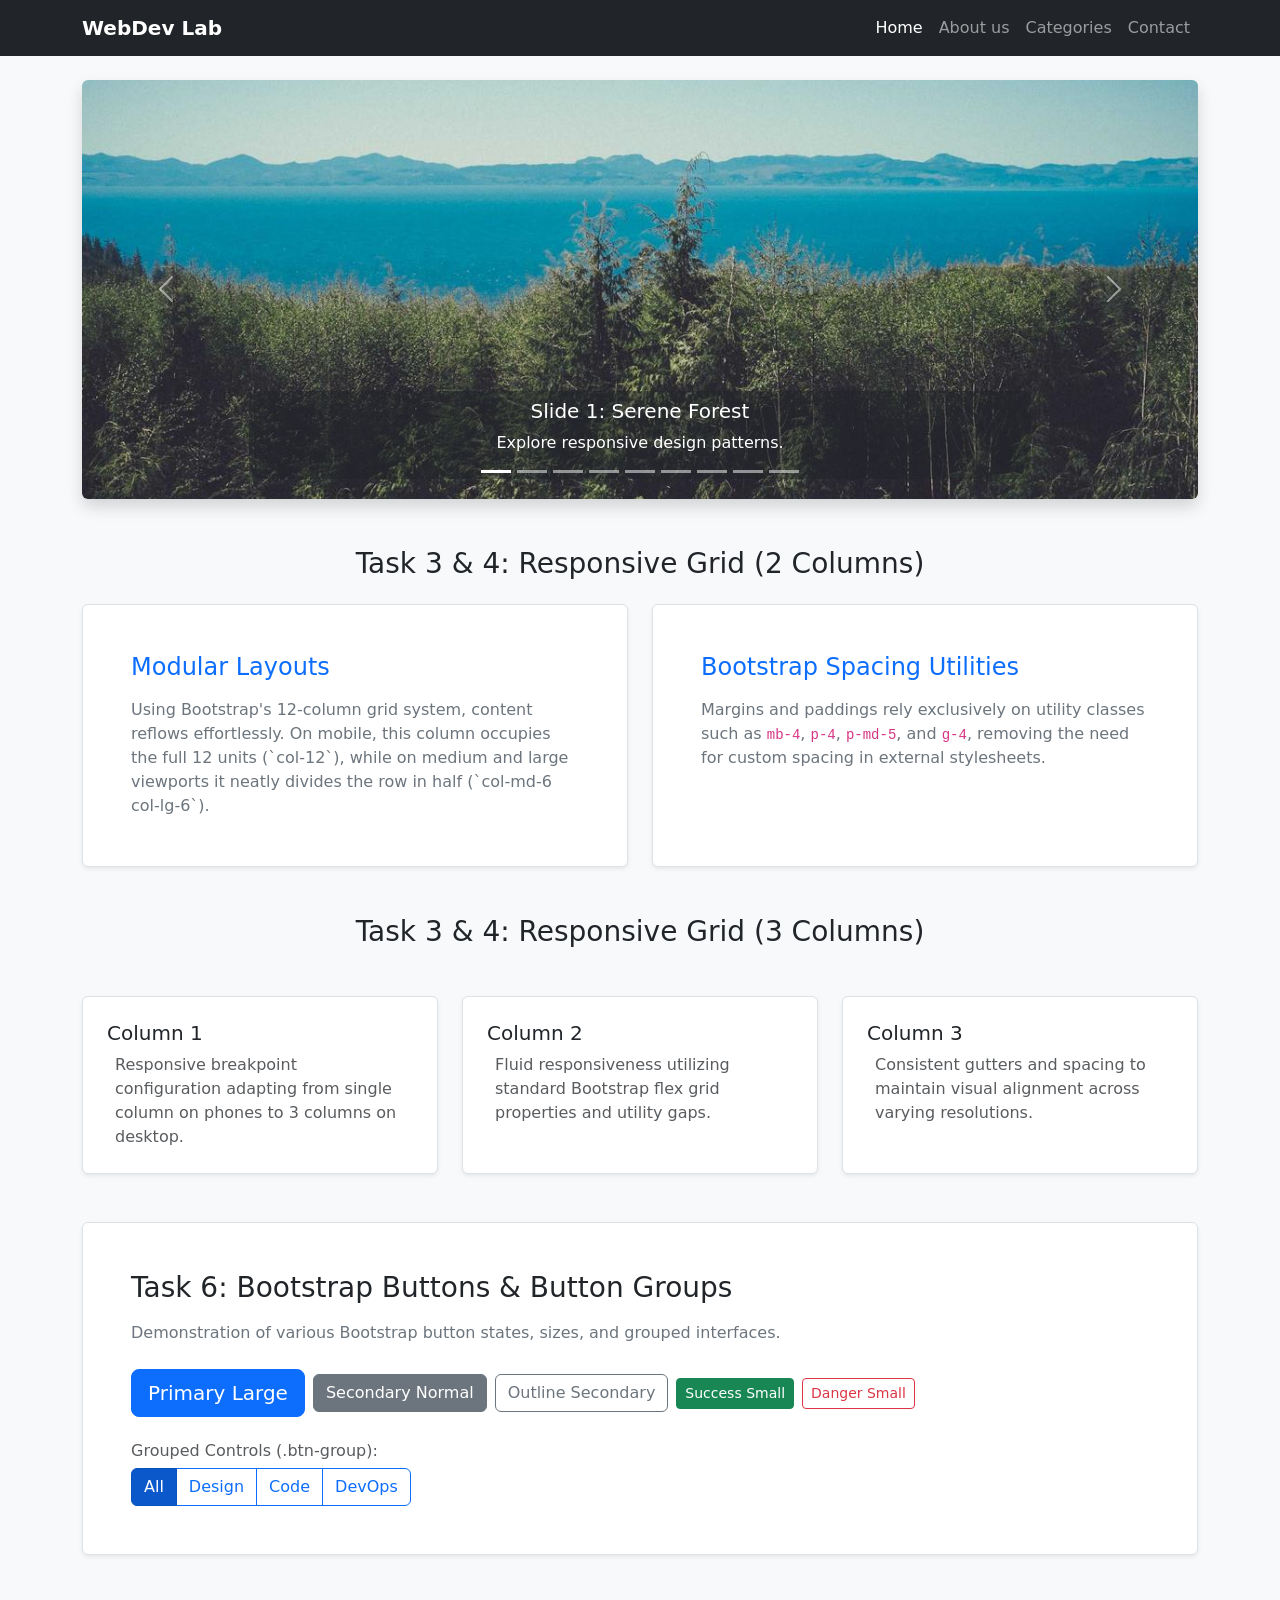
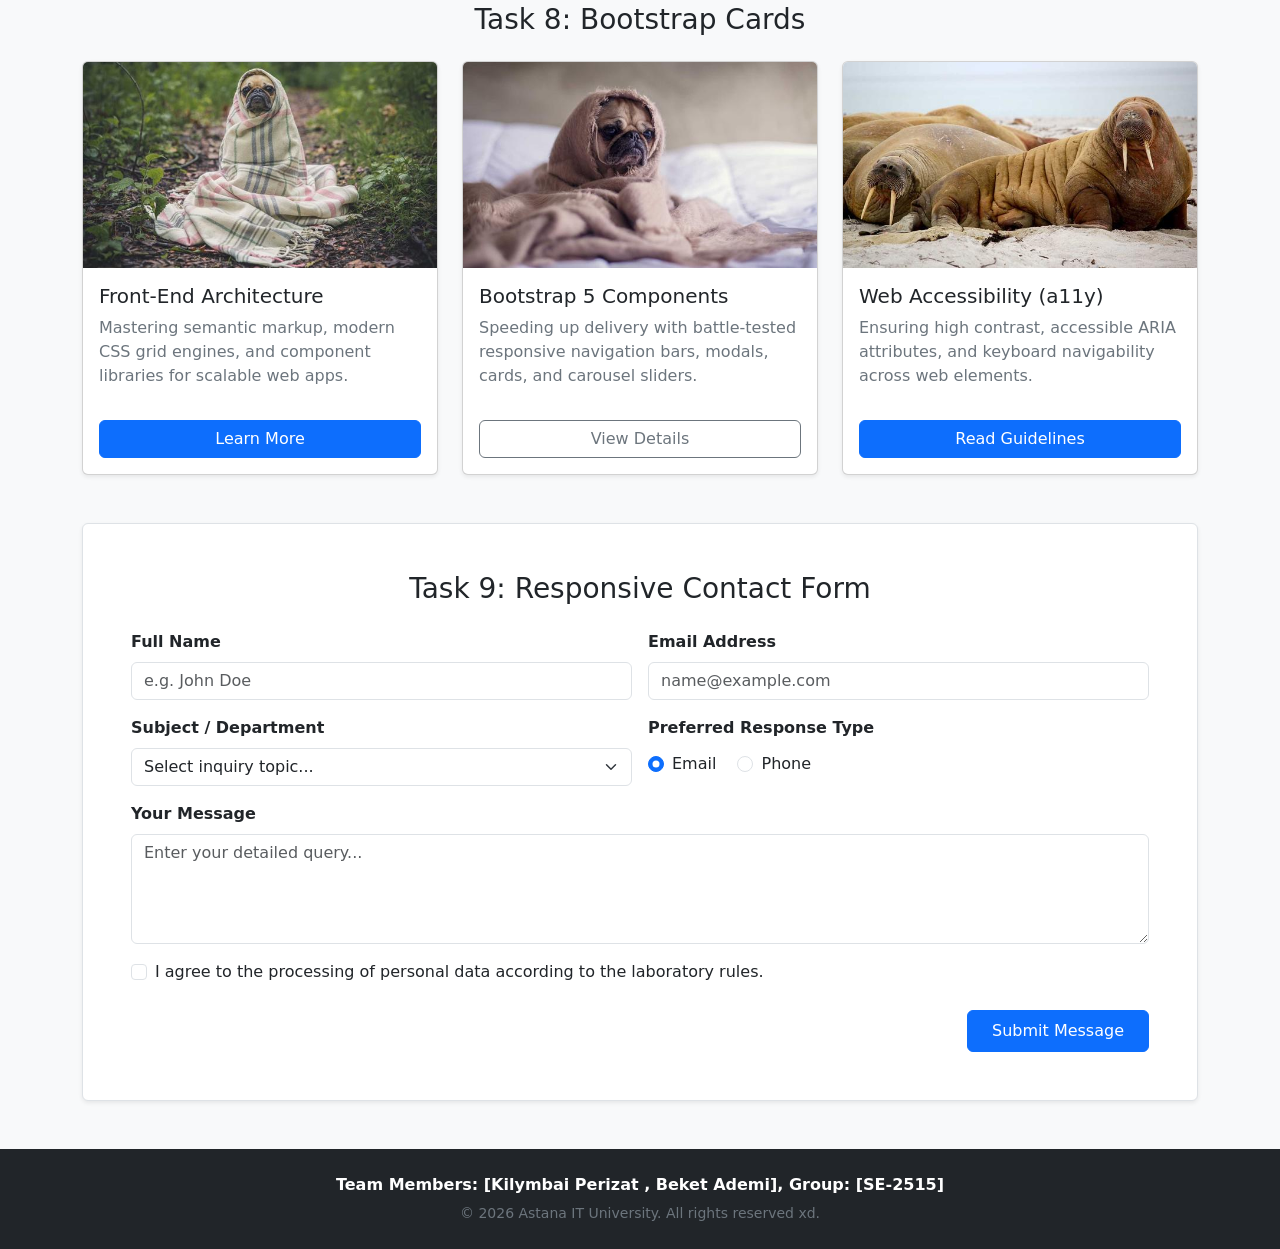
==== index.html @ 60e4405d "Initial commit for Assignment 3" ====
<!DOCTYPE html>
<html lang="en">
<head>
  <meta charset="UTF-8">
  <meta name="viewport" content="width=device-width, initial-scale=1.0">
  <title>Assignment #3 - Part 2: Bootstrap 5</title>
  <!-- Bootstrap 5 CSS CDN -->
  <link href="https://cdn.jsdelivr.net/npm/bootstrap@5.3.3/dist/css/bootstrap.min.css" rel="stylesheet" integrity="sha384-QWTKZyjpPEjISv5WaRU9OFeRpok6YctnYmDr5pNlyT2bRjXh0JMhjY6hW+ALEwIH" crossorigin="anonymous">
</head>
<body class="bg-light">

  <!-- TASK 5: Bootstrap Navigation Bar
       - Logo/brand
       - 4 links: Home, About us, Contact, Categories
       - Collapsible hamburger menu (navbar-toggler) -->
  <header>
    <nav class="navbar navbar-expand-lg navbar-dark bg-dark sticky-top px-3 py-2" aria-label="Main Navigation">
      <div class="container">
        <a class="navbar-brand fw-bold" href="#">WebDev Lab</a>
        <button class="navbar-toggler" type="button" data-bs-toggle="collapse" data-bs-target="#mainNavbar" aria-controls="mainNavbar" aria-expanded="false" aria-label="Toggle navigation">
          <span class="navbar-toggler-icon"></span>
        </button>

        <div class="collapse navbar-collapse" id="mainNavbar">
          <ul class="navbar-nav ms-auto mb-2 mb-lg-0">
            <li class="nav-item">
              <a class="nav-link active" aria-current="page" href="#home">Home</a>
            </li>
            <li class="nav-item">
              <a class="nav-link" href="#about">About us</a>
            </li>
            <li class="nav-item">
              <a class="nav-link" href="#categories">Categories</a>
            </li>
            <li class="nav-item">
              <a class="nav-link" href="#contact">Contact</a>
            </li>
          </ul>
        </div>
      </div>
    </nav>
  </header>

  <main>
    <!-- TASK 7: Bootstrap Carousel (Exactly 9 Slides)
         - Indicators for all 9 slides
         - Prev / Next controls
         - Aligned inside Bootstrap container -->
    <section class="container my-4" aria-label="Image Carousel Section">
      <div id="assignmentCarousel" class="carousel slide shadow rounded overflow-hidden" data-bs-ride="carousel">
        <!-- 9 Carousel Indicators -->
        <div class="carousel-indicators">
          <button type="button" data-bs-target="#assignmentCarousel" data-bs-slide-to="0" class="active" aria-current="true" aria-label="Slide 1"></button>
          <button type="button" data-bs-target="#assignmentCarousel" data-bs-slide-to="1" aria-label="Slide 2"></button>
          <button type="button" data-bs-target="#assignmentCarousel" data-bs-slide-to="2" aria-label="Slide 3"></button>
          <button type="button" data-bs-target="#assignmentCarousel" data-bs-slide-to="3" aria-label="Slide 4"></button>
          <button type="button" data-bs-target="#assignmentCarousel" data-bs-slide-to="4" aria-label="Slide 5"></button>
          <button type="button" data-bs-target="#assignmentCarousel" data-bs-slide-to="5" aria-label="Slide 6"></button>
          <button type="button" data-bs-target="#assignmentCarousel" data-bs-slide-to="6" aria-label="Slide 7"></button>
          <button type="button" data-bs-target="#assignmentCarousel" data-bs-slide-to="7" aria-label="Slide 8"></button>
          <button type="button" data-bs-target="#assignmentCarousel" data-bs-slide-to="8" aria-label="Slide 9"></button>
        </div>

        <!-- 9 Carousel Inner Items -->
        <div class="carousel-inner">
          <div class="carousel-item active" data-bs-interval="4000">
            <img src="images/10-1200x450.jpg" class="d-block w-100" alt="Nature Vista - Slide 1">
            <div class="carousel-caption d-none d-md-block bg-dark bg-opacity-50 rounded p-2">
              <h5>Slide 1: Serene Forest</h5>
              <p>Explore responsive design patterns.</p>
            </div>
          </div>
          <div class="carousel-item" data-bs-interval="4000">
            <img src="images/11-1200x450.jpg" class="d-block w-100" alt="Lake View - Slide 2">
            <div class="carousel-caption d-none d-md-block bg-dark bg-opacity-50 rounded p-2">
              <h5>Slide 2: Calm Waters</h5>
              <p>Built with Bootstrap 5 components.</p>
            </div>
          </div>
          <div class="carousel-item" data-bs-interval="4000">
            <img src="images/12-1200x450.jpg" class="d-block w-100" alt="Seashore - Slide 3">
            <div class="carousel-caption d-none d-md-block bg-dark bg-opacity-50 rounded p-2">
              <h5>Slide 3: Misty Horizon</h5>
              <p>Flexible image handling and sizing.</p>
            </div>
          </div>
          <div class="carousel-item" data-bs-interval="4000">
            <img src="images/13-1200x450.jpg" class="d-block w-100" alt="Beach - Slide 4">
            <div class="carousel-caption d-none d-md-block bg-dark bg-opacity-50 rounded p-2">
              <h5>Slide 4: Ocean Shore</h5>
              <p>Smooth transitions on slide change.</p>
            </div>
          </div>
          <div class="carousel-item" data-bs-interval="4000">
            <img src="images/14-1200x450.jpg" class="d-block w-100" alt="Rocks - Slide 5">
            <div class="carousel-caption d-none d-md-block bg-dark bg-opacity-50 rounded p-2">
              <h5>Slide 5: Coastal Rocks</h5>
              <p>Responsive across phone, tablet, and desktop.</p>
            </div>
          </div>
          <div class="carousel-item" data-bs-interval="4000">
            <img src="images/15-1200x450.jpg" class="d-block w-100" alt="Waterfall - Slide 6">
            <div class="carousel-caption d-none d-md-block bg-dark bg-opacity-50 rounded p-2">
              <h5>Slide 6: Cascading Falls</h5>
              <p>Seamless sliding effect without lag.</p>
            </div>
          </div>
          <div class="carousel-item" data-bs-interval="4000">
            <img src="images/16-1200x450.jpg" class="d-block w-100" alt="Paths - Slide 7">
            <div class="carousel-caption d-none d-md-block bg-dark bg-opacity-50 rounded p-2">
              <h5>Slide 7: Woodland Trail</h5>
              <p>Optimal visual hierarchy and accessibility.</p>
            </div>
          </div>
          <div class="carousel-item" data-bs-interval="4000">
            <img src="images/17-1200x450.jpg" class="d-block w-100" alt="Meadow - Slide 8">
            <div class="carousel-caption d-none d-md-block bg-dark bg-opacity-50 rounded p-2">
              <h5>Slide 8: Rolling Grasslands</h5>
              <p>Bootstrap 5 carousel indicators and controls.</p>
            </div>
          </div>
          <div class="carousel-item" data-bs-interval="4000">
            <img src="images/18-1200x450.jpg" class="d-block w-100" alt="Sunset - Slide 9">
            <div class="carousel-caption d-none d-md-block bg-dark bg-opacity-50 rounded p-2">
              <h5>Slide 9: Golden Sunset</h5>
              <p>Final slide of the carousel component.</p>
            </div>
          </div>
        </div>

        <!-- Carousel Prev / Next Controls -->
        <button class="carousel-control-prev" type="button" data-bs-target="#assignmentCarousel" data-bs-slide="prev">
          <span class="carousel-control-prev-icon" aria-hidden="true"></span>
          <span class="visually-hidden">Previous</span>
        </button>
        <button class="carousel-control-next" type="button" data-bs-target="#assignmentCarousel" data-bs-slide="next">
          <span class="carousel-control-next-icon" aria-hidden="true"></span>
          <span class="visually-hidden">Next</span>
        </button>
      </div>
    </section>

    <!--  TASK 3 & 4: Bootstrap Grid Layout & Spacing Utilities
         - Section 1: Two columns (col-12 col-md-6 col-lg-6)
         - Section 2: Three columns (col-12 col-sm-6 col-lg-4)
         - Spacing via utility classes (p-*, m-*, mt-lg-4, px-sm-2) -->
    <div class="container my-5">
      <!-- Section with 2 Columns -->
      <section class="mb-5" id="about">
        <h2 class="h3 text-center mb-4">Task 3 &amp; 4: Responsive Grid (2 Columns)</h2>
        <div class="row g-4">
          <div class="col-12 col-md-6 col-lg-6">
            <div class="p-4 p-md-5 bg-white rounded shadow-sm border h-100">
              <h3 class="h4 text-primary mb-3">Modular Layouts</h3>
              <p class="mb-0 text-secondary">
                Using Bootstrap's 12-column grid system, content reflows effortlessly. On mobile, this column occupies the full 12 units (`col-12`), while on medium and large viewports it neatly divides the row in half (`col-md-6 col-lg-6`).
              </p>
            </div>
          </div>
          <div class="col-12 col-md-6 col-lg-6">
            <div class="p-4 p-md-5 bg-white rounded shadow-sm border h-100">
              <h3 class="h4 text-primary mb-3">Bootstrap Spacing Utilities</h3>
              <p class="mb-0 text-secondary">
                Margins and paddings rely exclusively on utility classes such as <code>mb-4</code>, <code>p-4</code>, <code>p-md-5</code>, and <code>g-4</code>, removing the need for custom spacing in external stylesheets.
              </p>
            </div>
          </div>
        </div>
      </section>

      <!-- Section with 3 Columns -->
      <section class="mb-5" id="categories">
        <h2 class="h3 text-center mb-4">Task 3 &amp; 4: Responsive Grid (3 Columns)</h2>
        <div class="row g-4 mt-lg-4">
          <div class="col-12 col-sm-6 col-lg-4">
            <div class="p-4 bg-white rounded shadow-sm border h-100">
              <h3 class="h5 text-dark mb-2">Column 1</h3>
              <p class="text-muted mb-0 px-sm-2">
                Responsive breakpoint configuration adapting from single column on phones to 3 columns on desktop.
              </p>
            </div>
          </div>
          <div class="col-12 col-sm-6 col-lg-4">
            <div class="p-4 bg-white rounded shadow-sm border h-100">
              <h3 class="h5 text-dark mb-2">Column 2</h3>
              <p class="text-muted mb-0 px-sm-2">
                Fluid responsiveness utilizing standard Bootstrap flex grid properties and utility gaps.
              </p>
            </div>
          </div>
          <div class="col-12 col-sm-12 col-lg-4">
            <div class="p-4 bg-white rounded shadow-sm border h-100">
              <h3 class="h5 text-dark mb-2">Column 3</h3>
              <p class="text-muted mb-0 px-sm-2">
                Consistent gutters and spacing to maintain visual alignment across varying resolutions.
              </p>
            </div>
          </div>
        </div>
      </section>

      <!-- TASK 6: Bootstrap Buttons
           - Different styles: btn-primary, btn-outline-secondary, btn-lg, btn-sm
           - Grouped buttons using .btn-group -->
      <section class="p-4 p-md-5 bg-white rounded shadow-sm border mb-5">
        <h2 class="h3 mb-3">Task 6: Bootstrap Buttons &amp; Button Groups</h2>
        <p class="text-secondary mb-4">Demonstration of various Bootstrap button states, sizes, and grouped interfaces.</p>

        <!-- Individual button variants and sizes -->
        <div class="d-flex flex-wrap gap-2 align-items-center mb-4">
          <button type="button" class="btn btn-primary btn-lg">Primary Large</button>
          <button type="button" class="btn btn-secondary">Secondary Normal</button>
          <button type="button" class="btn btn-outline-secondary">Outline Secondary</button>
          <button type="button" class="btn btn-success btn-sm">Success Small</button>
          <button type="button" class="btn btn-outline-danger btn-sm">Danger Small</button>
        </div>

        <!-- Btn Gr (.btn-group) -->
        <div class="mt-3">
          <h3 class="h6 text-muted mb-2">Grouped Controls (.btn-group):</h3>
          <div class="btn-group" role="group" aria-label="Filter Button Group">
            <button type="button" class="btn btn-primary active" aria-current="page">All</button>
            <button type="button" class="btn btn-outline-primary">Design</button>
            <button type="button" class="btn btn-outline-primary">Code</button>
            <button type="button" class="btn btn-outline-primary">DevOps</button>
          </div>
        </div>
      </section>

      <!--
           TASK 8: Bootstrap Cardss
           - 3 Bootstap cards (.card) inside .row
           - Each with image, title, text description, and button
           -->
      <section class="mb-5">
        <h2 class="h3 text-center mb-4">Task 8: Bootstrap Cards</h2>
        <div class="row g-4">
          <!-- Card 1 -->
          <div class="col-12 col-md-4">
            <div class="card h-100 shadow-sm">
              <img src="images/pugcard1.jpg" class="card-img-top" alt="Pug wrapped in blanket">
              <div class="card-body d-flex flex-column">
                <h3 class="card-title h5">Front-End Architecture</h3>
                <p class="card-text text-secondary flex-grow-1">
                  Mastering semantic markup, modern CSS grid engines, and component libraries for scalable web apps.
                </p>
                <a href="#" class="btn btn-primary mt-3">Learn More</a>
              </div>
            </div>
          </div>

          <!-- Card 2 -->
          <div class="col-12 col-md-4">
            <div class="card h-100 shadow-sm">
              <img src="images/pugcard2.jpg" class="card-img-top" alt="Dog looking forward">
              <div class="card-body d-flex flex-column">
                <h3 class="card-title h5">Bootstrap 5 Components</h3>
                <p class="card-text text-secondary flex-grow-1">
                  Speeding up delivery with battle-tested responsive navigation bars, modals, cards, and carousel sliders.
                </p>
                <a href="#" class="btn btn-outline-secondary mt-3">View Details</a>
              </div>
            </div>
          </div>

          <!-- Card 3 -->
          <div class="col-12 col-md-4">
            <div class="card h-100 shadow-sm">
              <img src="images/wallrus.jpg" class="card-img-top" alt="Walrus in nature">
              <div class="card-body d-flex flex-column">
                <h3 class="card-title h5">Web Accessibility (a11y)</h3>
                <p class="card-text text-secondary flex-grow-1">
                  Ensuring high contrast, accessible ARIA attributes, and keyboard navigability across web elements.
                </p>
                <a href="#" class="btn btn-primary mt-3">Read Guidelines</a>
              </div>
            </div>
          </div>
        </div>
      </section>

      <!--
           TASK 9: Responsive Form Design
           - Form controls (.form-control, .form-select)
           - Checkboxes and radio buttons (.form-check)
           - Submit button -->
      <section class="p-4 p-md-5 bg-white rounded shadow-sm border mb-5" id="contact">
        <h2 class="h3 mb-4 text-center">Task 9: Responsive Contact Form</h2>
        <form>
          <div class="row g-3">
            <!-- Full Name -->
            <div class="col-12 col-md-6">
              <label for="fullName" class="form-label fw-semibold">Full Name</label>
              <input type="text" class="form-control" id="fullName" placeholder="e.g. John Doe" required>
            </div>

            <!-- Email Address -->
            <div class="col-12 col-md-6">
              <label for="emailAddress" class="form-label fw-semibold">Email Address</label>
              <input type="email" class="form-control" id="emailAddress" placeholder="name@example.com" required>
            </div>

            <!-- Department Selection -->
            <div class="col-12 col-md-6">
              <label for="departmentSelect" class="form-label fw-semibold">Subject / Department</label>
              <select class="form-select" id="departmentSelect">
                <option selected>Select inquiry topic...</option>
                <option value="1">Assignment Submission</option>
                <option value="2">Technical Inquiry</option>
                <option value="3">General Feedback</option>
              </select>
            </div>

            <!-- Radio Options (.form-check) -->
            <div class="col-12 col-md-6">
              <label class="form-label fw-semibold d-block">Preferred Response Type</label>
              <div class="form-check form-check-inline mt-1">
                <input class="form-check-input" type="radio" name="responseType" id="responseEmail" value="email" checked>
                <label class="form-check-label" for="responseEmail">Email</label>
              </div>
              <div class="form-check form-check-inline mt-1">
                <input class="form-check-input" type="radio" name="responseType" id="responsePhone" value="phone">
                <label class="form-check-label" for="responsePhone">Phone</label>
              </div>
            </div>

            <!-- Message Area -->
            <div class="col-12">
              <label for="messageText" class="form-label fw-semibold">Your Message</label>
              <textarea class="form-control" id="messageText" rows="4" placeholder="Enter your detailed query..." required></textarea>
            </div>

            <!-- Checkbox (.form-check) -->
            <div class="col-12">
              <div class="form-check">
                <input class="form-check-input" type="checkbox" id="termsCheck" required>
                <label class="form-check-label" for="termsCheck">
                  I agree to the processing of personal data according to the laboratory rules.
                </label>
              </div>
            </div>

            <!-- Submit Button -->
            <div class="col-12 mt-4 text-end">
              <button type="submit" class="btn btn-primary px-4 py-2">Submit Message</button>
            </div>
          </div>
        </form>
      </section>
    </div>
  </main>

  <!--TASK 10: Semantic Footer with Mandatory Team Details & High Contrast-->
  <footer class="bg-dark text-white py-4 mt-auto">
    <div class="container text-center">
      <p class="mb-1 fw-bold">Team Members: [Kilymbai Perizat , Beket Ademi], Group: [SE-2515]</p>
      <p class="mb-0 text-secondary"><small>&copy; 2026 Astana IT University. All rights reserved xd.</small></p>
    </div>
  </footer>

  <!-- Bootstrap 5 JS Bundle with Popper CDN -->
  <script src="https://cdn.jsdelivr.net/npm/bootstrap@5.3.3/dist/js/bootstrap.bundle.min.js" integrity="sha384-YvpcrYf0tY3lHB60NNkmXc5s9fDVZLESaAA55NDzOxhy9GkcIdslK1eN7N6jIeHz" crossorigin="anonymous"></script>
</body>
</html>
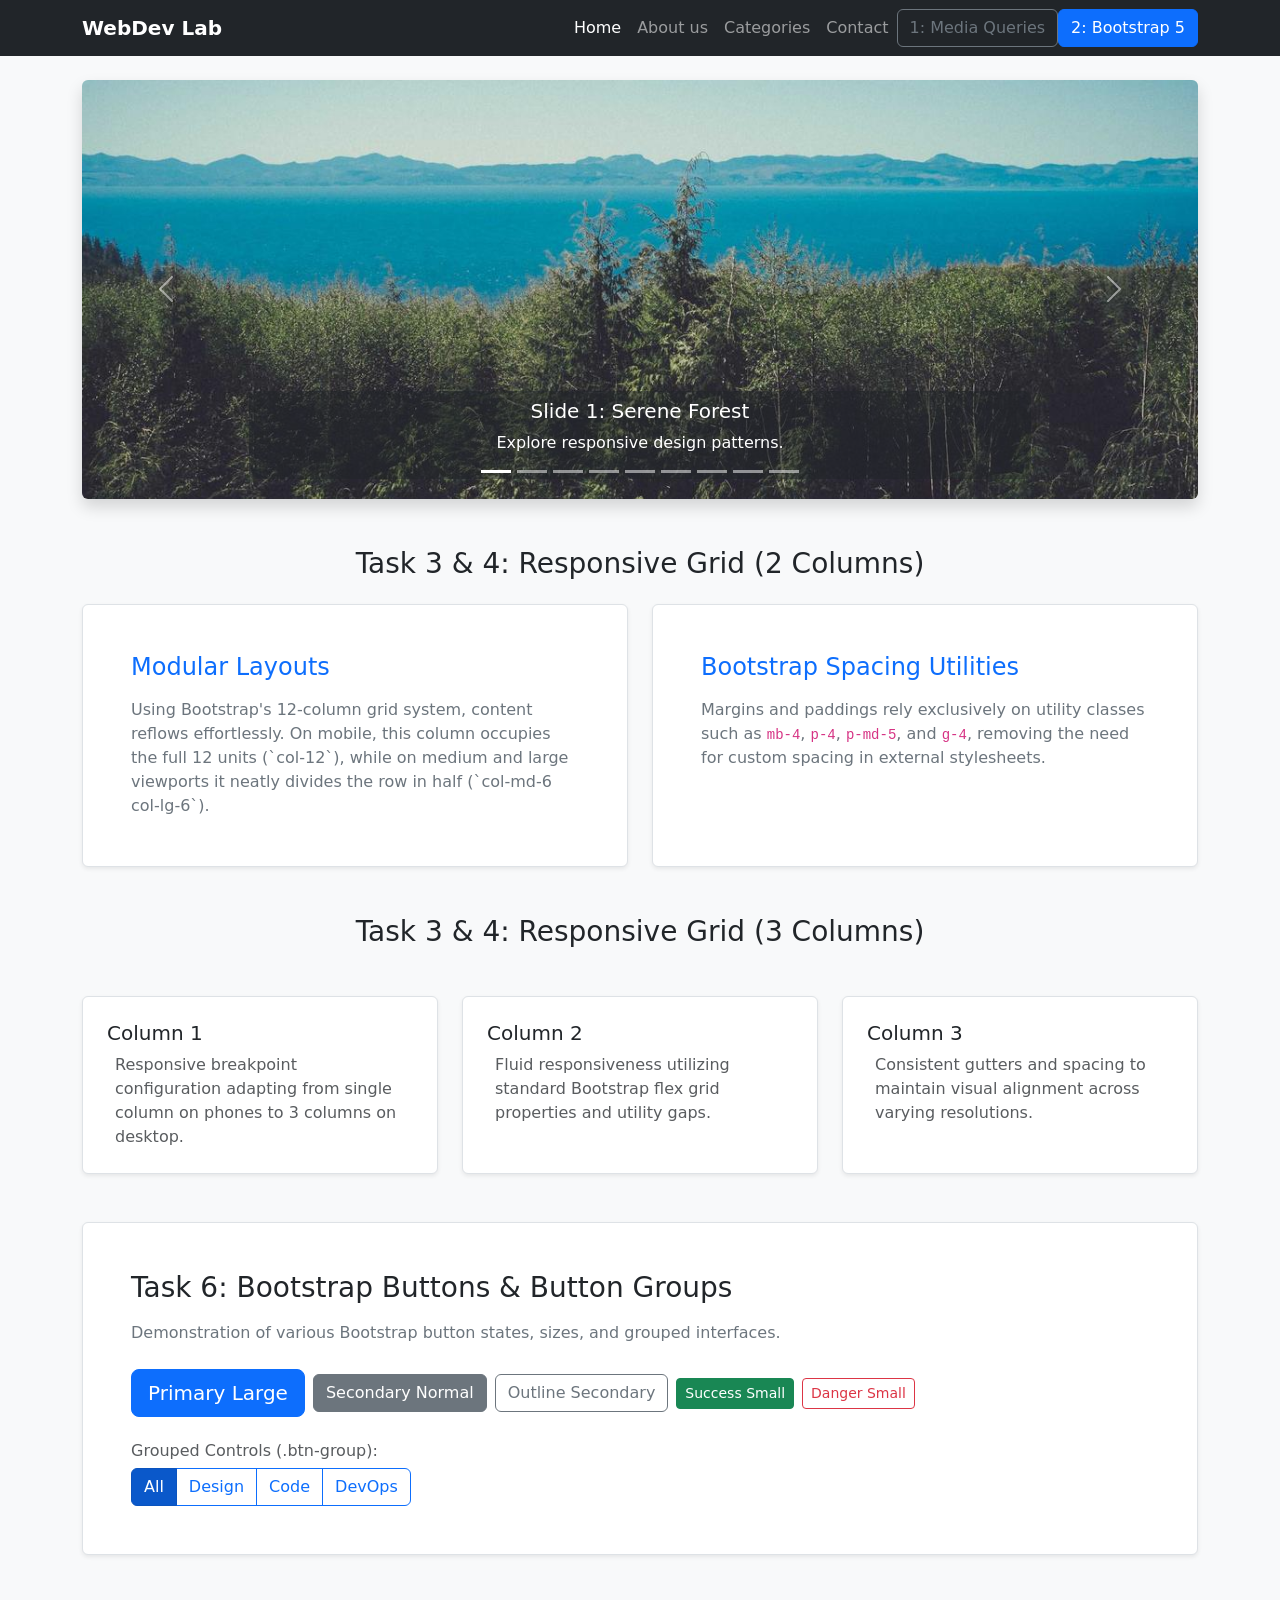
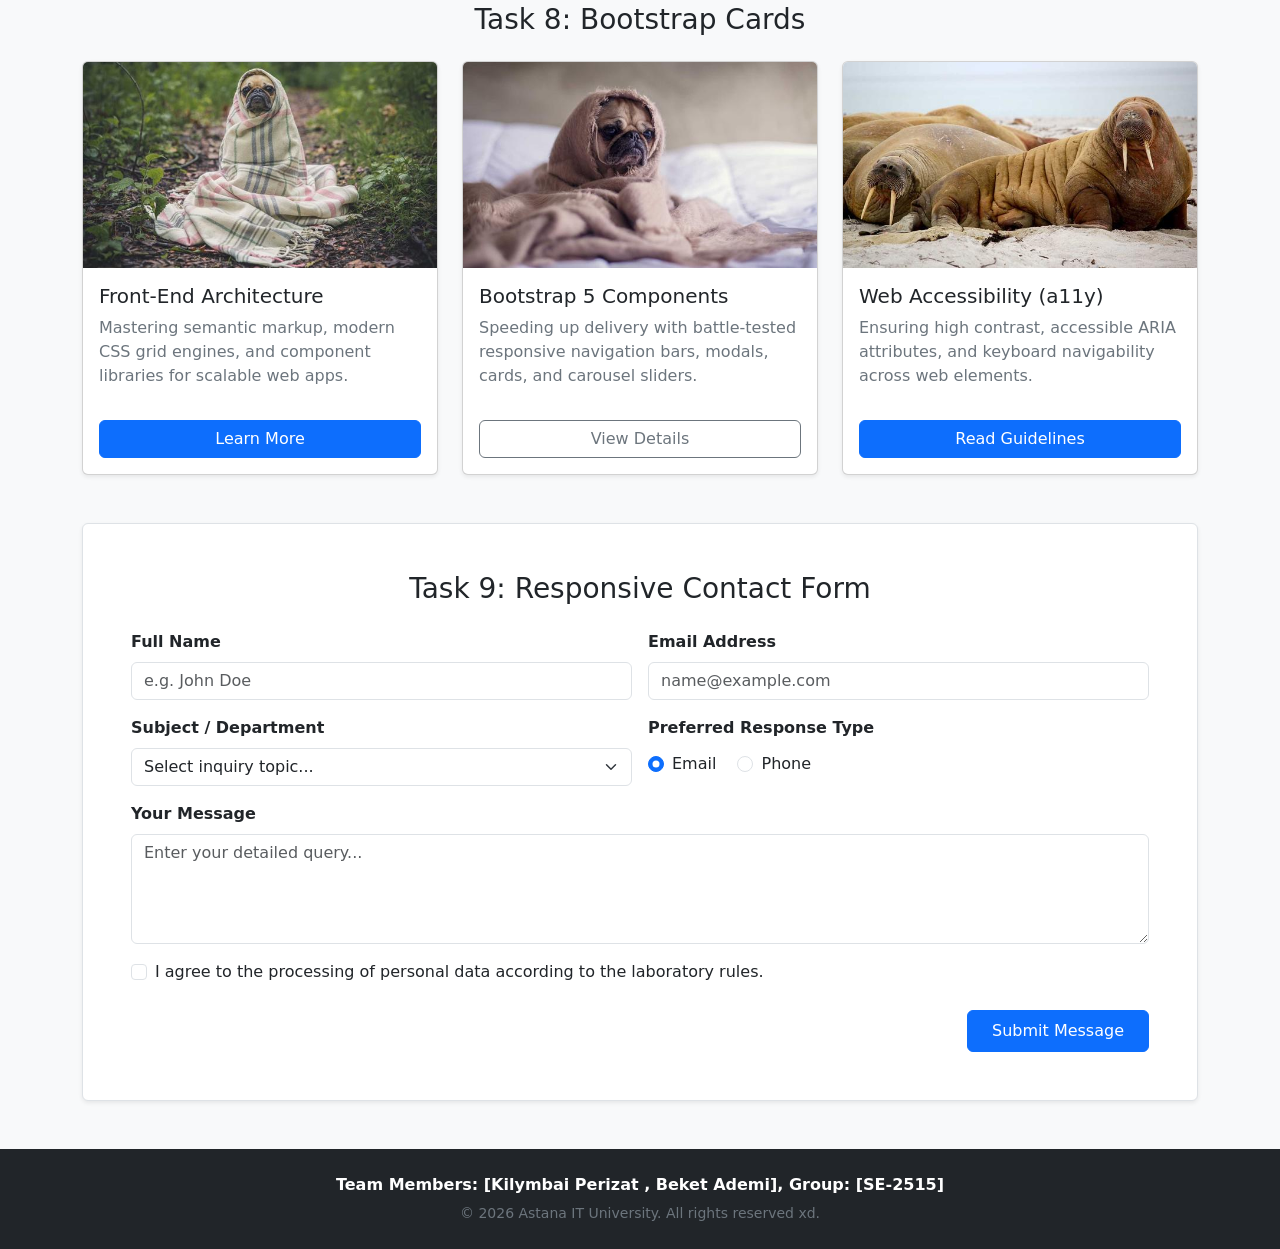
==== commit 1b371ba4: "Add navigation buttons for Media Queries and Bootstrap 5" ====
--- a/index.html
+++ b/index.html
@@ -37,6 +37,8 @@
             </li>
           </ul>
         </div>
+        <a href="part1.html" class="btn btn-outline-secondary">1: Media Queries</a>
+        <a href="index.html" class="btn btn-primary">2: Bootstrap 5</a>
       </div>
     </nav>
   </header>
@@ -361,4 +363,4 @@
   <!-- Bootstrap 5 JS Bundle with Popper CDN -->
   <script src="https://cdn.jsdelivr.net/npm/bootstrap@5.3.3/dist/js/bootstrap.bundle.min.js" integrity="sha384-YvpcrYf0tY3lHB60NNkmXc5s9fDVZLESaAA55NDzOxhy9GkcIdslK1eN7N6jIeHz" crossorigin="anonymous"></script>
 </body>
-</html>+</html>
